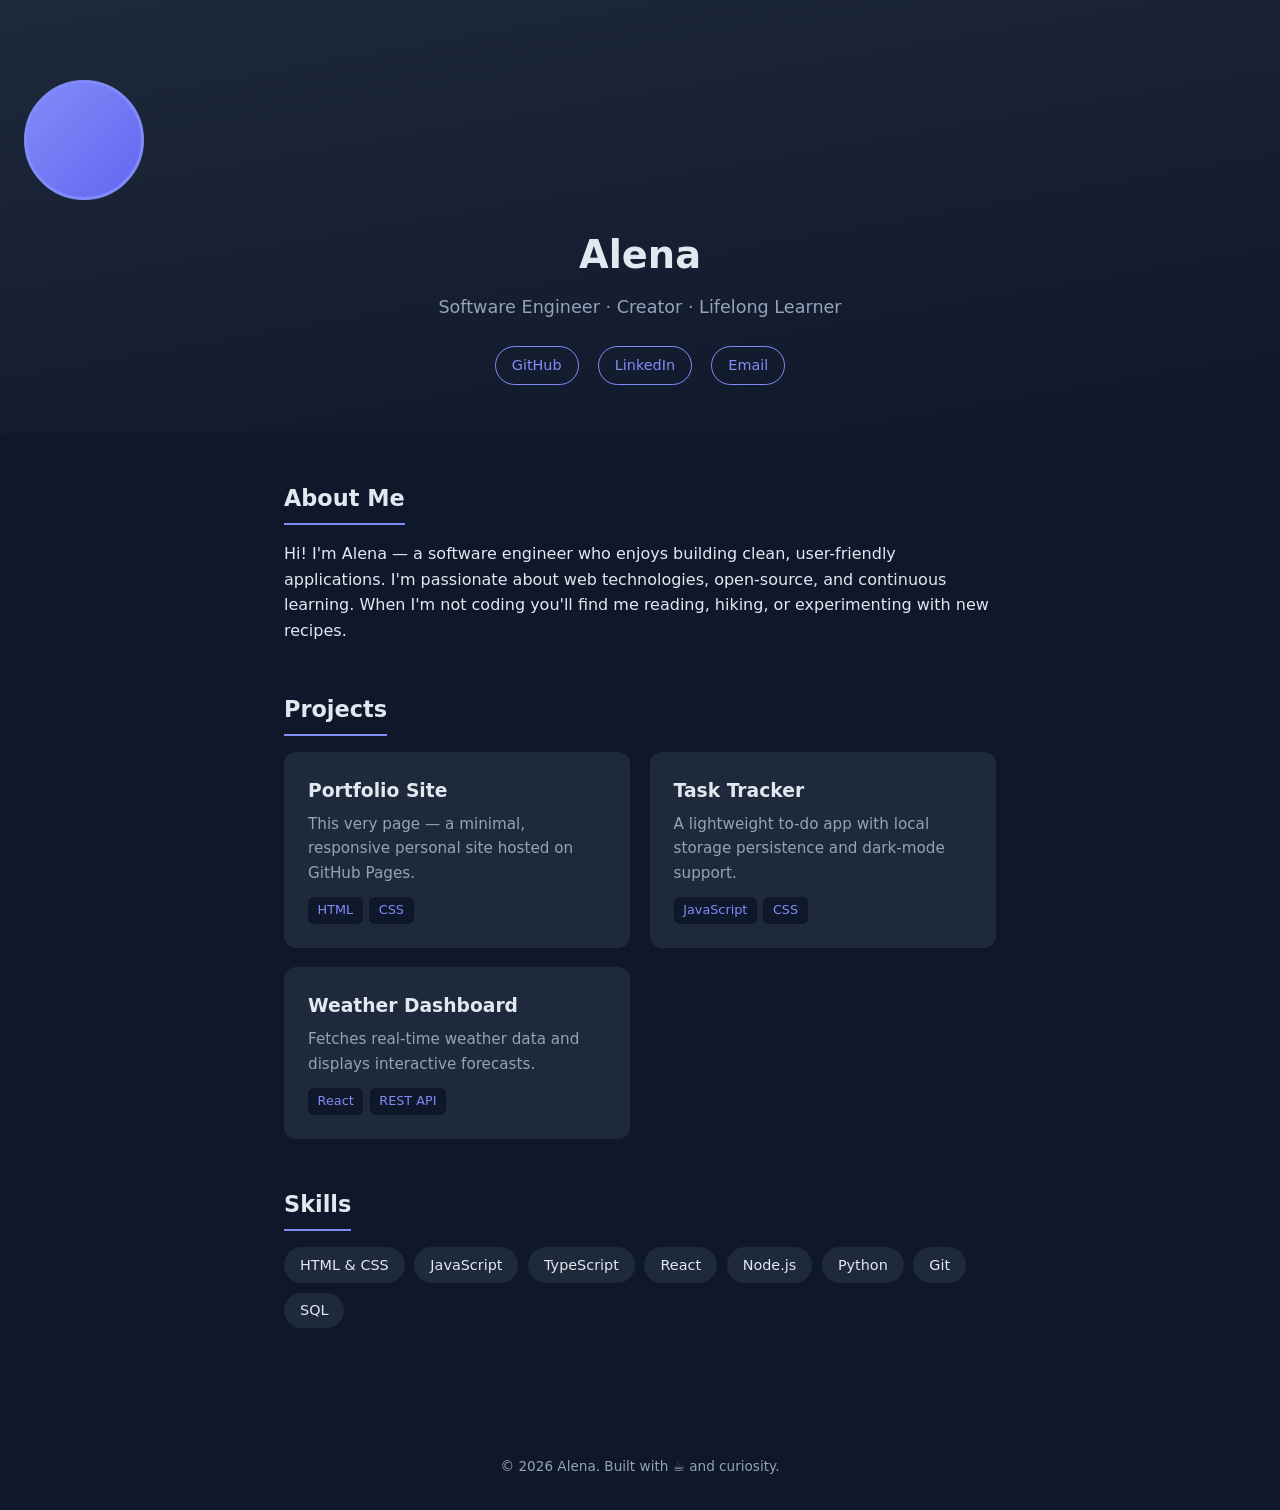
==== index.html @ 7034c2da "First INDEX file" ====
<!DOCTYPE html>
<html lang="en">
<head>
    <meta charset="UTF-8">
    <meta name="viewport" content="width=device-width, initial-scale=1.0">
    <title>Alena — Personal Page</title>
    <style>
        *, *::before, *::after { margin: 0; padding: 0; box-sizing: border-box; }

        :root {
            --bg: #0f172a;
            --surface: #1e293b;
            --accent: #818cf8;
            --accent-hover: #a5b4fc;
            --text: #e2e8f0;
            --muted: #94a3b8;
        }

        body {
            font-family: 'Segoe UI', system-ui, -apple-system, sans-serif;
            background: var(--bg);
            color: var(--text);
            line-height: 1.6;
            min-height: 100vh;
            display: flex;
            flex-direction: column;
        }

        a { color: var(--accent); text-decoration: none; transition: color .2s; }
        a:hover { color: var(--accent-hover); }

        /* ---- Header / Hero ---- */
        header {
            text-align: center;
            padding: 5rem 1.5rem 3rem;
            background: linear-gradient(170deg, #1e293b 0%, #0f172a 100%);
        }

        .avatar {
            width: 120px; height: 120px;
            border-radius: 50%;
            border: 3px solid var(--accent);
            object-fit: cover;
            margin-bottom: 1.5rem;
            /* placeholder gradient when no image */
            background: linear-gradient(135deg, var(--accent), #6366f1);
        }

        header h1 { font-size: 2.4rem; font-weight: 700; }
        header p.tagline { color: var(--muted); font-size: 1.1rem; margin-top: .5rem; }

        .social-links { margin-top: 1.5rem; display: flex; gap: 1.2rem; justify-content: center; flex-wrap: wrap; }
        .social-links a {
            display: inline-flex; align-items: center; gap: .4rem;
            padding: .45rem 1rem; border: 1px solid var(--accent); border-radius: 2rem;
            font-size: .9rem; transition: background .2s, color .2s;
        }
        .social-links a:hover { background: var(--accent); color: var(--bg); }

        /* ---- Sections ---- */
        main { max-width: 760px; width: 100%; margin: 0 auto; padding: 3rem 1.5rem; flex: 1; }

        section { margin-bottom: 3rem; }
        section h2 {
            font-size: 1.4rem; margin-bottom: 1rem;
            padding-bottom: .4rem; border-bottom: 2px solid var(--accent);
            display: inline-block;
        }

        /* ---- Cards ---- */
        .cards { display: grid; grid-template-columns: repeat(auto-fit, minmax(280px, 1fr)); gap: 1.2rem; }
        .card {
            background: var(--surface);
            border-radius: .75rem;
            padding: 1.5rem;
            transition: transform .2s, box-shadow .2s;
        }
        .card:hover { transform: translateY(-4px); box-shadow: 0 8px 24px rgba(0,0,0,.3); }
        .card h3 { margin-bottom: .4rem; }
        .card p { color: var(--muted); font-size: .95rem; }
        .card .tech { margin-top: .75rem; display: flex; flex-wrap: wrap; gap: .4rem; }
        .card .tech span {
            background: var(--bg); padding: .2rem .6rem; border-radius: .35rem;
            font-size: .8rem; color: var(--accent);
        }

        /* ---- Skills ---- */
        .skills-list { display: flex; flex-wrap: wrap; gap: .6rem; }
        .skills-list span {
            background: var(--surface); padding: .4rem 1rem; border-radius: 2rem;
            font-size: .9rem;
        }

        /* ---- Footer ---- */
        footer { text-align: center; padding: 2rem 1rem; color: var(--muted); font-size: .85rem; }

        /* ---- Responsive ---- */
        @media (max-width: 480px) {
            header { padding: 3rem 1rem 2rem; }
            header h1 { font-size: 1.8rem; }
        }
    </style>
</head>
<body>

<!-- ===== HEADER ===== -->
<header>
    <!-- Replace src with your photo or remove the <img> tag -->
    <div class="avatar" role="img" aria-label="Avatar"></div>
    <h1>Alena</h1>
    <p class="tagline">Software Engineer · Creator · Lifelong Learner</p>

    <nav class="social-links">
        <a href="https://github.com/" target="_blank" rel="noopener">GitHub</a>
        <a href="https://linkedin.com/in/" target="_blank" rel="noopener">LinkedIn</a>
        <a href="mailto:hello@example.com">Email</a>
    </nav>
</header>

<!-- ===== MAIN ===== -->
<main>

    <!-- About -->
    <section id="about">
        <h2>About Me</h2>
        <p>
            Hi! I'm Alena — a software engineer who enjoys building clean,
            user-friendly applications. I'm passionate about web technologies,
            open-source, and continuous learning. When I'm not coding you'll
            find me reading, hiking, or experimenting with new recipes.
        </p>
    </section>

    <!-- Projects -->
    <section id="projects">
        <h2>Projects</h2>
        <div class="cards">
            <div class="card">
                <h3>Portfolio Site</h3>
                <p>This very page — a minimal, responsive personal site hosted on GitHub Pages.</p>
                <div class="tech"><span>HTML</span><span>CSS</span></div>
            </div>
            <div class="card">
                <h3>Task Tracker</h3>
                <p>A lightweight to-do app with local storage persistence and dark-mode support.</p>
                <div class="tech"><span>JavaScript</span><span>CSS</span></div>
            </div>
            <div class="card">
                <h3>Weather Dashboard</h3>
                <p>Fetches real-time weather data and displays interactive forecasts.</p>
                <div class="tech"><span>React</span><span>REST API</span></div>
            </div>
        </div>
    </section>

    <!-- Skills -->
    <section id="skills">
        <h2>Skills</h2>
        <div class="skills-list">
            <span>HTML &amp; CSS</span>
            <span>JavaScript</span>
            <span>TypeScript</span>
            <span>React</span>
            <span>Node.js</span>
            <span>Python</span>
            <span>Git</span>
            <span>SQL</span>
        </div>
    </section>

</main>

<footer>
    &copy; 2026 Alena. Built with ☕ and curiosity.
</footer>

</body>
</html>
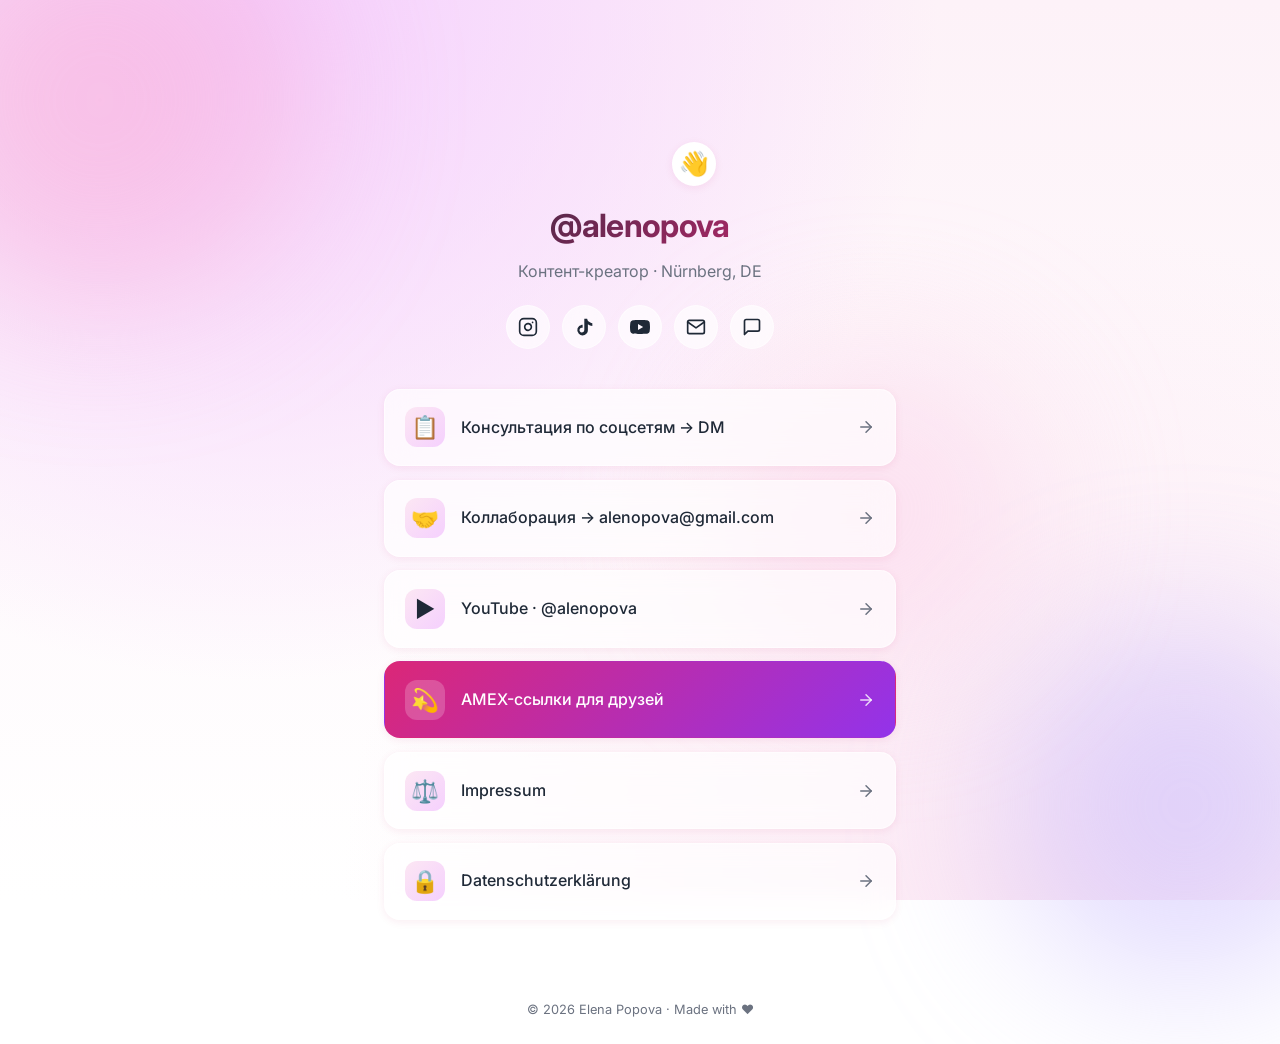
==== commit 8fbce731: "Initial site" ====
--- a/index.html
+++ b/index.html
@@ -1,178 +1,138 @@
-<!DOCTYPE html>
-<html lang="en">
-<head>
-    <meta charset="UTF-8">
-    <meta name="viewport" content="width=device-width, initial-scale=1.0">
-    <title>Alena — Personal Page</title>
-    <style>
-        *, *::before, *::after { margin: 0; padding: 0; box-sizing: border-box; }
-
-        :root {
-            --bg: #0f172a;
-            --surface: #1e293b;
-            --accent: #818cf8;
-            --accent-hover: #a5b4fc;
-            --text: #e2e8f0;
-            --muted: #94a3b8;
-        }
-
-        body {
-            font-family: 'Segoe UI', system-ui, -apple-system, sans-serif;
-            background: var(--bg);
-            color: var(--text);
-            line-height: 1.6;
-            min-height: 100vh;
-            display: flex;
-            flex-direction: column;
-        }
-
-        a { color: var(--accent); text-decoration: none; transition: color .2s; }
-        a:hover { color: var(--accent-hover); }
-
-        /* ---- Header / Hero ---- */
-        header {
-            text-align: center;
-            padding: 5rem 1.5rem 3rem;
-            background: linear-gradient(170deg, #1e293b 0%, #0f172a 100%);
-        }
-
-        .avatar {
-            width: 120px; height: 120px;
-            border-radius: 50%;
-            border: 3px solid var(--accent);
-            object-fit: cover;
-            margin-bottom: 1.5rem;
-            /* placeholder gradient when no image */
-            background: linear-gradient(135deg, var(--accent), #6366f1);
-        }
-
-        header h1 { font-size: 2.4rem; font-weight: 700; }
-        header p.tagline { color: var(--muted); font-size: 1.1rem; margin-top: .5rem; }
-
-        .social-links { margin-top: 1.5rem; display: flex; gap: 1.2rem; justify-content: center; flex-wrap: wrap; }
-        .social-links a {
-            display: inline-flex; align-items: center; gap: .4rem;
-            padding: .45rem 1rem; border: 1px solid var(--accent); border-radius: 2rem;
-            font-size: .9rem; transition: background .2s, color .2s;
-        }
-        .social-links a:hover { background: var(--accent); color: var(--bg); }
-
-        /* ---- Sections ---- */
-        main { max-width: 760px; width: 100%; margin: 0 auto; padding: 3rem 1.5rem; flex: 1; }
-
-        section { margin-bottom: 3rem; }
-        section h2 {
-            font-size: 1.4rem; margin-bottom: 1rem;
-            padding-bottom: .4rem; border-bottom: 2px solid var(--accent);
-            display: inline-block;
-        }
-
-        /* ---- Cards ---- */
-        .cards { display: grid; grid-template-columns: repeat(auto-fit, minmax(280px, 1fr)); gap: 1.2rem; }
-        .card {
-            background: var(--surface);
-            border-radius: .75rem;
-            padding: 1.5rem;
-            transition: transform .2s, box-shadow .2s;
-        }
-        .card:hover { transform: translateY(-4px); box-shadow: 0 8px 24px rgba(0,0,0,.3); }
-        .card h3 { margin-bottom: .4rem; }
-        .card p { color: var(--muted); font-size: .95rem; }
-        .card .tech { margin-top: .75rem; display: flex; flex-wrap: wrap; gap: .4rem; }
-        .card .tech span {
-            background: var(--bg); padding: .2rem .6rem; border-radius: .35rem;
-            font-size: .8rem; color: var(--accent);
-        }
-
-        /* ---- Skills ---- */
-        .skills-list { display: flex; flex-wrap: wrap; gap: .6rem; }
-        .skills-list span {
-            background: var(--surface); padding: .4rem 1rem; border-radius: 2rem;
-            font-size: .9rem;
-        }
-
-        /* ---- Footer ---- */
-        footer { text-align: center; padding: 2rem 1rem; color: var(--muted); font-size: .85rem; }
-
-        /* ---- Responsive ---- */
-        @media (max-width: 480px) {
-            header { padding: 3rem 1rem 2rem; }
-            header h1 { font-size: 1.8rem; }
-        }
-    </style>
-</head>
-<body>
-
-<!-- ===== HEADER ===== -->
-<header>
-    <!-- Replace src with your photo or remove the <img> tag -->
-    <div class="avatar" role="img" aria-label="Avatar"></div>
-    <h1>Alena</h1>
-    <p class="tagline">Software Engineer · Creator · Lifelong Learner</p>
-
-    <nav class="social-links">
-        <a href="https://github.com/" target="_blank" rel="noopener">GitHub</a>
-        <a href="https://linkedin.com/in/" target="_blank" rel="noopener">LinkedIn</a>
-        <a href="mailto:hello@example.com">Email</a>
-    </nav>
-</header>
-
-<!-- ===== MAIN ===== -->
-<main>
-
-    <!-- About -->
-    <section id="about">
-        <h2>About Me</h2>
-        <p>
-            Hi! I'm Alena — a software engineer who enjoys building clean,
-            user-friendly applications. I'm passionate about web technologies,
-            open-source, and continuous learning. When I'm not coding you'll
-            find me reading, hiking, or experimenting with new recipes.
-        </p>
-    </section>
-
-    <!-- Projects -->
-    <section id="projects">
-        <h2>Projects</h2>
-        <div class="cards">
-            <div class="card">
-                <h3>Portfolio Site</h3>
-                <p>This very page — a minimal, responsive personal site hosted on GitHub Pages.</p>
-                <div class="tech"><span>HTML</span><span>CSS</span></div>
-            </div>
-            <div class="card">
-                <h3>Task Tracker</h3>
-                <p>A lightweight to-do app with local storage persistence and dark-mode support.</p>
-                <div class="tech"><span>JavaScript</span><span>CSS</span></div>
-            </div>
-            <div class="card">
-                <h3>Weather Dashboard</h3>
-                <p>Fetches real-time weather data and displays interactive forecasts.</p>
-                <div class="tech"><span>React</span><span>REST API</span></div>
-            </div>
-        </div>
-    </section>
-
-    <!-- Skills -->
-    <section id="skills">
-        <h2>Skills</h2>
-        <div class="skills-list">
-            <span>HTML &amp; CSS</span>
-            <span>JavaScript</span>
-            <span>TypeScript</span>
-            <span>React</span>
-            <span>Node.js</span>
-            <span>Python</span>
-            <span>Git</span>
-            <span>SQL</span>
-        </div>
-    </section>
-
-</main>
-
-<footer>
-    &copy; 2026 Alena. Built with ☕ and curiosity.
-</footer>
-
-</body>
-</html>
+<!DOCTYPE html>
+<html lang="ru">
+<head>
+    <meta charset="UTF-8">
+    <meta name="viewport" content="width=device-width, initial-scale=1.0">
+    <title>@alenopova</title>
+    <meta name="description" content="Елена Попова — контент-креатор. Консультации по соцсетям, коллаборации, AMEX-ссылки для друзей.">
+    <meta property="og:title" content="@alenopova">
+    <meta property="og:description" content="Контент-креатор · Консультации по соцсетям · Коллаборации">
+    <meta property="og:type" content="website">
+    <link rel="icon" href="data:image/svg+xml,%3Csvg xmlns='http://www.w3.org/2000/svg' viewBox='0 0 100 100'%3E%3Ctext y='.9em' font-size='90'%3E%F0%9F%91%8B%3C/text%3E%3C/svg%3E">
+    <link rel="preconnect" href="https://fonts.googleapis.com">
+    <link rel="preconnect" href="https://fonts.gstatic.com" crossorigin>
+    <link href="https://fonts.googleapis.com/css2?family=Inter:wght@400;500;600;700&display=swap" rel="stylesheet">
+    <link rel="stylesheet" href="assets/styles.css">
+</head>
+<body>
+
+<!-- Decorative animated blobs -->
+<div class="blob blob-1" aria-hidden="true"></div>
+<div class="blob blob-2" aria-hidden="true"></div>
+<div class="blob blob-3" aria-hidden="true"></div>
+
+<main class="container">
+
+    <!-- ===== Profile ===== -->
+    <section class="profile">
+        <div class="avatar-wrap">
+            <!-- Replace src below with a real photo (e.g. assets/avatar.jpg) -->
+            <img class="avatar"
+                 src="assets/avatar.jpg"
+                 alt="Alena Popova"
+                 onerror="this.style.visibility='hidden'">
+            <span class="wave" aria-hidden="true">👋</span>
+        </div>
+        <h1>@alenopova</h1>
+        <p class="bio">Контент-креатор · Nürnberg, DE</p>
+
+        <!-- Social row -->
+        <nav class="socials" aria-label="Соцсети">
+            <a href="https://instagram.com/alenopova" target="_blank" rel="noopener" aria-label="Instagram">
+                <svg viewBox="0 0 24 24" fill="none" stroke="currentColor" stroke-width="2" stroke-linecap="round" stroke-linejoin="round">
+                    <rect x="2" y="2" width="20" height="20" rx="5"/>
+                    <path d="M16 11.37A4 4 0 1 1 12.63 8 4 4 0 0 1 16 11.37z"/>
+                    <line x1="17.5" y1="6.5" x2="17.51" y2="6.5"/>
+                </svg>
+            </a>
+            <a href="https://tiktok.com/@alenopova" target="_blank" rel="noopener" aria-label="TikTok">
+                <svg viewBox="0 0 24 24" fill="currentColor">
+                    <path d="M19.59 6.69a4.83 4.83 0 0 1-3.77-4.25V2h-3.45v13.67a2.89 2.89 0 0 1-5.2 1.74 2.89 2.89 0 0 1 2.31-4.64 2.93 2.93 0 0 1 .88.13V9.4a6.84 6.84 0 0 0-1-.05A6.33 6.33 0 0 0 5.8 20.1a6.34 6.34 0 0 0 10.86-4.43V8.78A8.16 8.16 0 0 0 22 10.8V7.35a4.85 4.85 0 0 1-2.41-.66z"/>
+                </svg>
+            </a>
+            <a href="https://www.youtube.com/@alenopova" target="_blank" rel="noopener" aria-label="YouTube">
+                <svg viewBox="0 0 24 24" fill="currentColor">
+                    <path d="M23.5 6.2a3 3 0 0 0-2.1-2.1C19.5 3.6 12 3.6 12 3.6s-7.5 0-9.4.5A3 3 0 0 0 .5 6.2 31.3 31.3 0 0 0 0 12a31.3 31.3 0 0 0 .5 5.8 3 3 0 0 0 2.1 2.1c1.9.5 9.4.5 9.4.5s7.5 0 9.4-.5a3 3 0 0 0 2.1-2.1A31.3 31.3 0 0 0 24 12a31.3 31.3 0 0 0-.5-5.8zM9.6 15.6V8.4l6.2 3.6-6.2 3.6z"/>
+                </svg>
+            </a>
+            <a href="mailto:alenopova@gmail.com" aria-label="Email">
+                <svg viewBox="0 0 24 24" fill="none" stroke="currentColor" stroke-width="2" stroke-linecap="round" stroke-linejoin="round">
+                    <path d="M4 4h16c1.1 0 2 .9 2 2v12c0 1.1-.9 2-2 2H4c-1.1 0-2-.9-2-2V6c0-1.1.9-2 2-2z"/>
+                    <polyline points="22,6 12,13 2,6"/>
+                </svg>
+            </a>
+            <a href="https://ig.me/m/alenopova" target="_blank" rel="noopener" aria-label="Direct message">
+                <svg viewBox="0 0 24 24" fill="none" stroke="currentColor" stroke-width="2" stroke-linecap="round" stroke-linejoin="round">
+                    <path d="M21 15a2 2 0 0 1-2 2H7l-4 4V5a2 2 0 0 1 2-2h14a2 2 0 0 1 2 2z"/>
+                </svg>
+            </a>
+        </nav>
+    </section>
+
+    <!-- ===== Link cards ===== -->
+    <section class="links" aria-label="Ссылки">
+
+        <a class="link-card" href="https://ig.me/m/alenopova" target="_blank" rel="noopener">
+            <span class="icon" aria-hidden="true">📋</span>
+            <span class="label">Консультация по соцсетям → DM</span>
+            <svg class="arrow" width="18" height="18" viewBox="0 0 24 24" fill="none" stroke="currentColor" stroke-width="2" stroke-linecap="round" stroke-linejoin="round">
+                <line x1="5" y1="12" x2="19" y2="12"/>
+                <polyline points="12 5 19 12 12 19"/>
+            </svg>
+        </a>
+
+        <a class="link-card" href="mailto:alenopova@gmail.com">
+            <span class="icon" aria-hidden="true">🤝</span>
+            <span class="label">Коллаборация → alenopova@gmail.com</span>
+            <svg class="arrow" width="18" height="18" viewBox="0 0 24 24" fill="none" stroke="currentColor" stroke-width="2" stroke-linecap="round" stroke-linejoin="round">
+                <line x1="5" y1="12" x2="19" y2="12"/>
+                <polyline points="12 5 19 12 12 19"/>
+            </svg>
+        </a>
+
+        <a class="link-card" href="https://www.youtube.com/@alenopova" target="_blank" rel="noopener">
+            <span class="icon" aria-hidden="true">▶️</span>
+            <span class="label">YouTube · @alenopova</span>
+            <svg class="arrow" width="18" height="18" viewBox="0 0 24 24" fill="none" stroke="currentColor" stroke-width="2" stroke-linecap="round" stroke-linejoin="round">
+                <line x1="5" y1="12" x2="19" y2="12"/>
+                <polyline points="12 5 19 12 12 19"/>
+            </svg>
+        </a>
+
+        <a class="link-card featured" href="amex.html">
+            <span class="icon" aria-hidden="true">💫</span>
+            <span class="label">AMEX-ссылки для друзей</span>
+            <svg class="arrow" width="18" height="18" viewBox="0 0 24 24" fill="none" stroke="currentColor" stroke-width="2" stroke-linecap="round" stroke-linejoin="round">
+                <line x1="5" y1="12" x2="19" y2="12"/>
+                <polyline points="12 5 19 12 12 19"/>
+            </svg>
+        </a>
+
+        <a class="link-card" href="legal.html#impressum">
+            <span class="icon" aria-hidden="true">⚖️</span>
+            <span class="label">Impressum</span>
+            <svg class="arrow" width="18" height="18" viewBox="0 0 24 24" fill="none" stroke="currentColor" stroke-width="2" stroke-linecap="round" stroke-linejoin="round">
+                <line x1="5" y1="12" x2="19" y2="12"/>
+                <polyline points="12 5 19 12 12 19"/>
+            </svg>
+        </a>
+
+        <a class="link-card" href="legal.html#datenschutz">
+            <span class="icon" aria-hidden="true">🔒</span>
+            <span class="label">Datenschutzerklärung</span>
+            <svg class="arrow" width="18" height="18" viewBox="0 0 24 24" fill="none" stroke="currentColor" stroke-width="2" stroke-linecap="round" stroke-linejoin="round">
+                <line x1="5" y1="12" x2="19" y2="12"/>
+                <polyline points="12 5 19 12 12 19"/>
+            </svg>
+        </a>
+
+    </section>
+
+</main>
+
+<footer class="site-footer">
+    <p>© 2026 Elena Popova · Made with ♥</p>
+</footer>
+
+</body>
+</html>
--- a/assets/styles.css
+++ b/assets/styles.css
@@ -0,0 +1,383 @@
+/* =========================================================
+   @alenopova — modern link-in-bio styles
+   ========================================================= */
+
+*, *::before, *::after { margin: 0; padding: 0; box-sizing: border-box; }
+
+:root {
+    --bg-1: #fdf2f8;
+    --bg-2: #fce7f3;
+    --bg-3: #f5d0fe;
+    --surface: rgba(255, 255, 255, 0.65);
+    --surface-solid: #ffffff;
+    --border: rgba(255, 255, 255, 0.5);
+    --text: #1f2937;
+    --text-muted: #6b7280;
+    --accent: #db2777;
+    --accent-hover: #be185d;
+    --shadow-sm: 0 2px 8px rgba(190, 24, 93, 0.08);
+    --shadow-md: 0 8px 24px rgba(190, 24, 93, 0.12);
+    --shadow-lg: 0 16px 40px rgba(190, 24, 93, 0.18);
+}
+
+html { scroll-behavior: smooth; }
+
+body {
+    font-family: 'Inter', -apple-system, BlinkMacSystemFont, 'Segoe UI', Roboto, sans-serif;
+    color: var(--text);
+    line-height: 1.6;
+    min-height: 100vh;
+    background:
+        radial-gradient(circle at 20% 0%, var(--bg-3) 0%, transparent 50%),
+        radial-gradient(circle at 80% 100%, var(--bg-2) 0%, transparent 50%),
+        linear-gradient(180deg, var(--bg-1) 0%, #fff 100%);
+    background-attachment: fixed;
+    -webkit-font-smoothing: antialiased;
+}
+
+/* Animated background blobs */
+.blob {
+    position: fixed;
+    border-radius: 50%;
+    filter: blur(80px);
+    opacity: 0.5;
+    z-index: -1;
+    animation: float 18s ease-in-out infinite;
+}
+.blob-1 { width: 400px; height: 400px; background: #f9a8d4; top: -100px; left: -100px; }
+.blob-2 { width: 350px; height: 350px; background: #c4b5fd; bottom: -80px; right: -80px; animation-delay: -6s; }
+.blob-3 { width: 300px; height: 300px; background: #fbcfe8; top: 40%; right: 20%; animation-delay: -12s; }
+
+@keyframes float {
+    0%, 100% { transform: translate(0, 0) scale(1); }
+    33% { transform: translate(40px, -30px) scale(1.05); }
+    66% { transform: translate(-20px, 30px) scale(0.95); }
+}
+
+a { color: var(--accent); text-decoration: none; transition: color 0.2s; }
+a:hover { color: var(--accent-hover); }
+
+/* ---------- Layout ---------- */
+.container {
+    max-width: 560px;
+    margin: 0 auto;
+    padding: 2.5rem 1.5rem 3rem;
+}
+
+/* ---------- Hero / Profile ---------- */
+.profile {
+    text-align: center;
+    margin-bottom: 2.5rem;
+    animation: fadeUp 0.7s ease-out;
+}
+
+.avatar-wrap {
+    position: relative;
+    display: inline-block;
+    margin-bottom: 1.25rem;
+}
+
+.avatar {
+    width: 140px;
+    height: 140px;
+    border-radius: 50%;
+    object-fit: cover;
+    border: 4px solid #fff;
+    box-shadow: var(--shadow-md);
+    background: linear-gradient(135deg, #f9a8d4, #c4b5fd);
+    display: block;
+}
+
+.wave {
+    position: absolute;
+    bottom: -6px;
+    right: -6px;
+    width: 44px;
+    height: 44px;
+    background: #fff;
+    border-radius: 50%;
+    display: flex;
+    align-items: center;
+    justify-content: center;
+    font-size: 1.5rem;
+    box-shadow: var(--shadow-sm);
+    animation: wave 2.5s ease-in-out infinite;
+    transform-origin: 70% 70%;
+}
+
+@keyframes wave {
+    0%, 60%, 100% { transform: rotate(0deg); }
+    10%, 30% { transform: rotate(-15deg); }
+    20% { transform: rotate(15deg); }
+}
+
+.profile h1 {
+    font-size: 2rem;
+    font-weight: 700;
+    letter-spacing: -0.02em;
+    background: linear-gradient(135deg, #1f2937, #db2777);
+    -webkit-background-clip: text;
+    -webkit-text-fill-color: transparent;
+    background-clip: text;
+}
+
+.profile .bio {
+    color: var(--text-muted);
+    font-size: 1rem;
+    margin-top: 0.5rem;
+}
+
+/* ---------- Social icons row ---------- */
+.socials {
+    display: flex;
+    justify-content: center;
+    gap: 0.75rem;
+    margin-top: 1.25rem;
+    flex-wrap: wrap;
+}
+
+.socials a {
+    width: 44px;
+    height: 44px;
+    display: inline-flex;
+    align-items: center;
+    justify-content: center;
+    background: var(--surface);
+    backdrop-filter: blur(10px);
+    -webkit-backdrop-filter: blur(10px);
+    border: 1px solid var(--border);
+    border-radius: 50%;
+    color: var(--text);
+    transition: transform 0.2s, background 0.2s, color 0.2s;
+}
+
+.socials a:hover {
+    background: var(--accent);
+    color: #fff;
+    transform: translateY(-3px);
+}
+
+.socials svg { width: 20px; height: 20px; }
+
+/* ---------- Link cards ---------- */
+.links {
+    display: flex;
+    flex-direction: column;
+    gap: 0.85rem;
+}
+
+.link-card {
+    display: flex;
+    align-items: center;
+    gap: 1rem;
+    padding: 1.1rem 1.25rem;
+    background: var(--surface);
+    backdrop-filter: blur(14px);
+    -webkit-backdrop-filter: blur(14px);
+    border: 1px solid var(--border);
+    border-radius: 1rem;
+    color: var(--text);
+    box-shadow: var(--shadow-sm);
+    transition: transform 0.2s, box-shadow 0.2s, background 0.2s;
+    animation: fadeUp 0.6s ease-out both;
+}
+
+.link-card:nth-child(1) { animation-delay: 0.1s; }
+.link-card:nth-child(2) { animation-delay: 0.2s; }
+.link-card:nth-child(3) { animation-delay: 0.3s; }
+.link-card:nth-child(4) { animation-delay: 0.4s; }
+.link-card:nth-child(5) { animation-delay: 0.5s; }
+.link-card:nth-child(6) { animation-delay: 0.6s; }
+
+.link-card:hover {
+    transform: translateY(-3px);
+    box-shadow: var(--shadow-md);
+    background: rgba(255, 255, 255, 0.9);
+    color: var(--accent);
+}
+
+.link-card .icon {
+    font-size: 1.4rem;
+    flex-shrink: 0;
+    width: 40px;
+    height: 40px;
+    display: inline-flex;
+    align-items: center;
+    justify-content: center;
+    background: linear-gradient(135deg, #fce7f3, #f5d0fe);
+    border-radius: 0.75rem;
+}
+
+.link-card .label {
+    font-weight: 500;
+    flex: 1;
+}
+
+.link-card .arrow {
+    color: var(--text-muted);
+    transition: transform 0.2s, color 0.2s;
+}
+
+.link-card:hover .arrow {
+    transform: translateX(4px);
+    color: var(--accent);
+}
+
+/* Featured card variant */
+.link-card.featured {
+    background: linear-gradient(135deg, #db2777, #9333ea);
+    color: #fff;
+    border-color: transparent;
+}
+.link-card.featured .icon { background: rgba(255, 255, 255, 0.2); }
+.link-card.featured .arrow { color: rgba(255, 255, 255, 0.8); }
+.link-card.featured:hover { color: #fff; background: linear-gradient(135deg, #be185d, #7e22ce); }
+
+/* ---------- Footer ---------- */
+.site-footer {
+    text-align: center;
+    padding: 2rem 1rem 1.5rem;
+    color: var(--text-muted);
+    font-size: 0.8rem;
+}
+
+.site-footer a { color: var(--text-muted); margin: 0 0.4rem; }
+.site-footer a:hover { color: var(--accent); }
+
+/* ---------- Content pages (legal / AMEX) ---------- */
+.content-page {
+    max-width: 720px;
+    margin: 0 auto;
+    padding: 2.5rem 1.5rem 4rem;
+}
+
+.back-link {
+    display: inline-flex;
+    align-items: center;
+    gap: 0.4rem;
+    margin-bottom: 1.5rem;
+    color: var(--text-muted);
+    font-size: 0.9rem;
+    font-weight: 500;
+}
+.back-link:hover { color: var(--accent); }
+
+.content-card {
+    background: var(--surface);
+    backdrop-filter: blur(14px);
+    -webkit-backdrop-filter: blur(14px);
+    border: 1px solid var(--border);
+    border-radius: 1.25rem;
+    padding: 2.5rem 2rem;
+    box-shadow: var(--shadow-md);
+    animation: fadeUp 0.6s ease-out;
+}
+
+.content-card h1 {
+    font-size: 2rem;
+    font-weight: 700;
+    letter-spacing: -0.02em;
+    margin-bottom: 0.5rem;
+    background: linear-gradient(135deg, #1f2937, #db2777);
+    -webkit-background-clip: text;
+    -webkit-text-fill-color: transparent;
+    background-clip: text;
+}
+
+.content-card .page-emoji {
+    font-size: 2.5rem;
+    margin-bottom: 0.5rem;
+    display: block;
+}
+
+.content-card h2 {
+    font-size: 1.15rem;
+    font-weight: 600;
+    margin-top: 1.8rem;
+    margin-bottom: 0.5rem;
+    color: var(--text);
+}
+
+.content-card h3 {
+    font-size: 1.05rem;
+    font-weight: 600;
+    margin-top: 1.2rem;
+    margin-bottom: 0.4rem;
+}
+
+.content-card p,
+.content-card li {
+    color: var(--text);
+    margin-bottom: 0.7rem;
+    font-size: 0.97rem;
+}
+
+.content-card ul {
+    list-style: none;
+    padding-left: 0;
+}
+.content-card ul li {
+    padding-left: 1.25rem;
+    position: relative;
+}
+.content-card ul li::before {
+    content: '•';
+    position: absolute;
+    left: 0;
+    color: var(--accent);
+    font-weight: 700;
+}
+
+.content-card .lede {
+    color: var(--text-muted);
+    font-size: 1.05rem;
+    margin-bottom: 1.5rem;
+}
+
+.cta-button {
+    display: inline-flex;
+    align-items: center;
+    gap: 0.5rem;
+    padding: 0.85rem 1.5rem;
+    background: linear-gradient(135deg, #db2777, #9333ea);
+    color: #fff;
+    border-radius: 0.75rem;
+    font-weight: 600;
+    margin: 0.4rem 0.4rem 0.4rem 0;
+    box-shadow: var(--shadow-sm);
+    transition: transform 0.2s, box-shadow 0.2s;
+}
+.cta-button:hover {
+    color: #fff;
+    transform: translateY(-2px);
+    box-shadow: var(--shadow-md);
+}
+
+.cta-button.secondary {
+    background: var(--surface-solid);
+    color: var(--accent);
+    border: 1px solid var(--accent);
+}
+.cta-button.secondary:hover { background: var(--accent); color: #fff; }
+
+/* ---------- Animations ---------- */
+@keyframes fadeUp {
+    from { opacity: 0; transform: translateY(12px); }
+    to { opacity: 1; transform: translateY(0); }
+}
+
+/* ---------- Responsive ---------- */
+@media (max-width: 480px) {
+    .container { padding: 2rem 1rem 2rem; }
+    .profile h1 { font-size: 1.65rem; }
+    .avatar { width: 120px; height: 120px; }
+    .content-card { padding: 1.75rem 1.25rem; }
+    .content-card h1 { font-size: 1.6rem; }
+}
+
+/* ---------- Print ---------- */
+@media print {
+    .blob, .socials, .back-link { display: none; }
+    body { background: #fff; }
+    .content-card { box-shadow: none; border: 1px solid #ddd; }
+}
